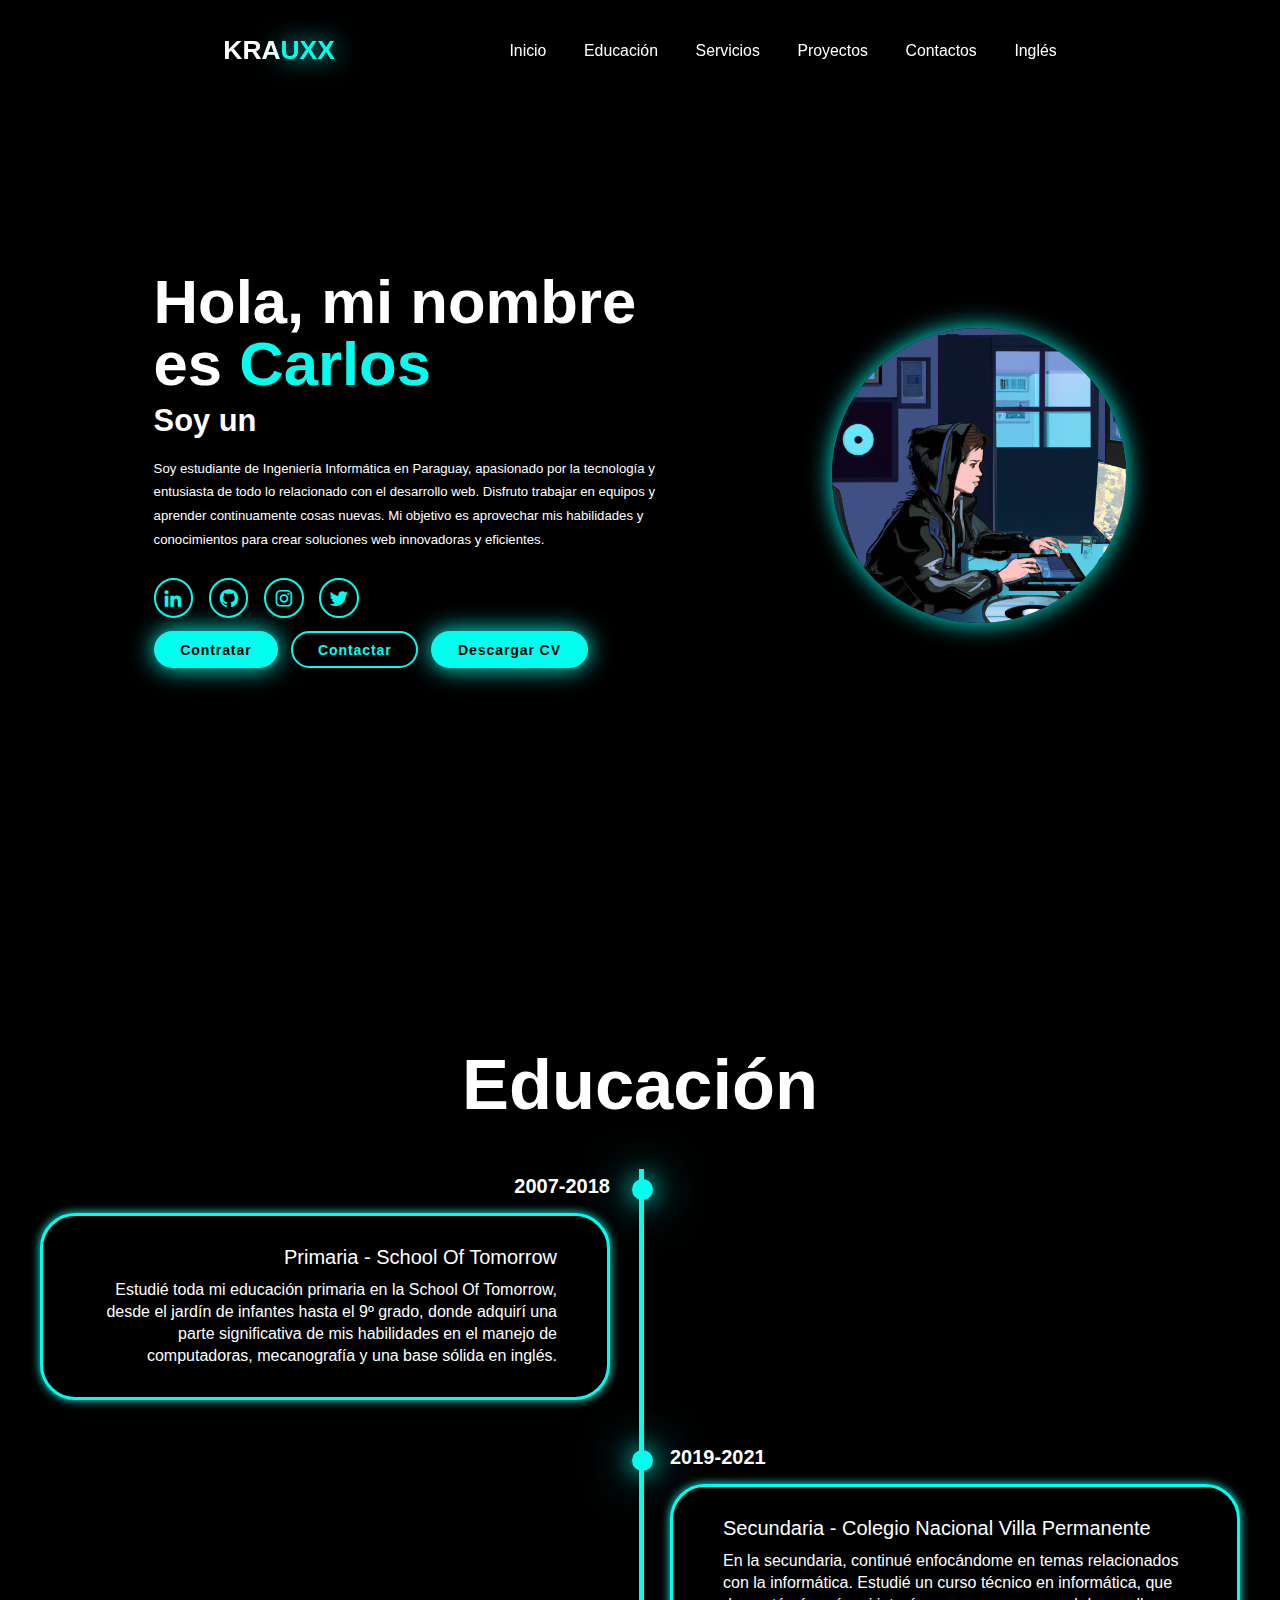
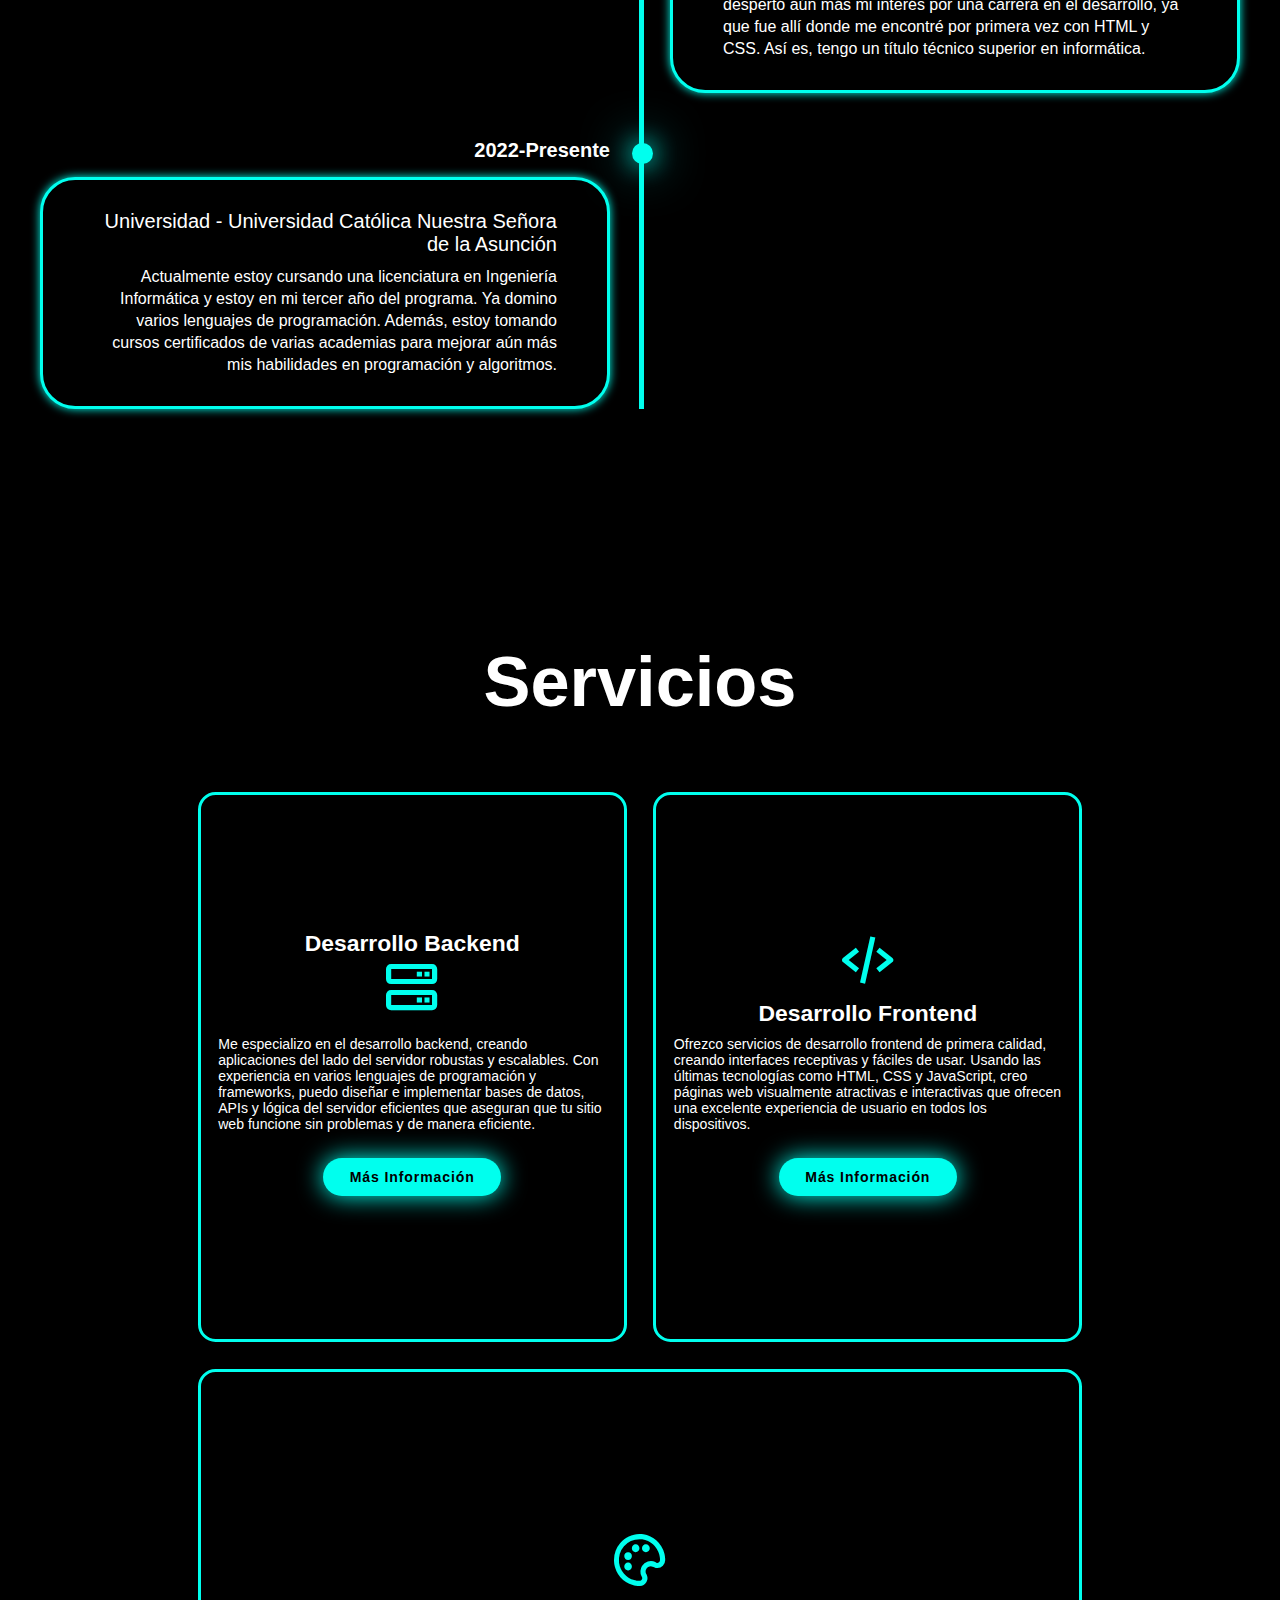
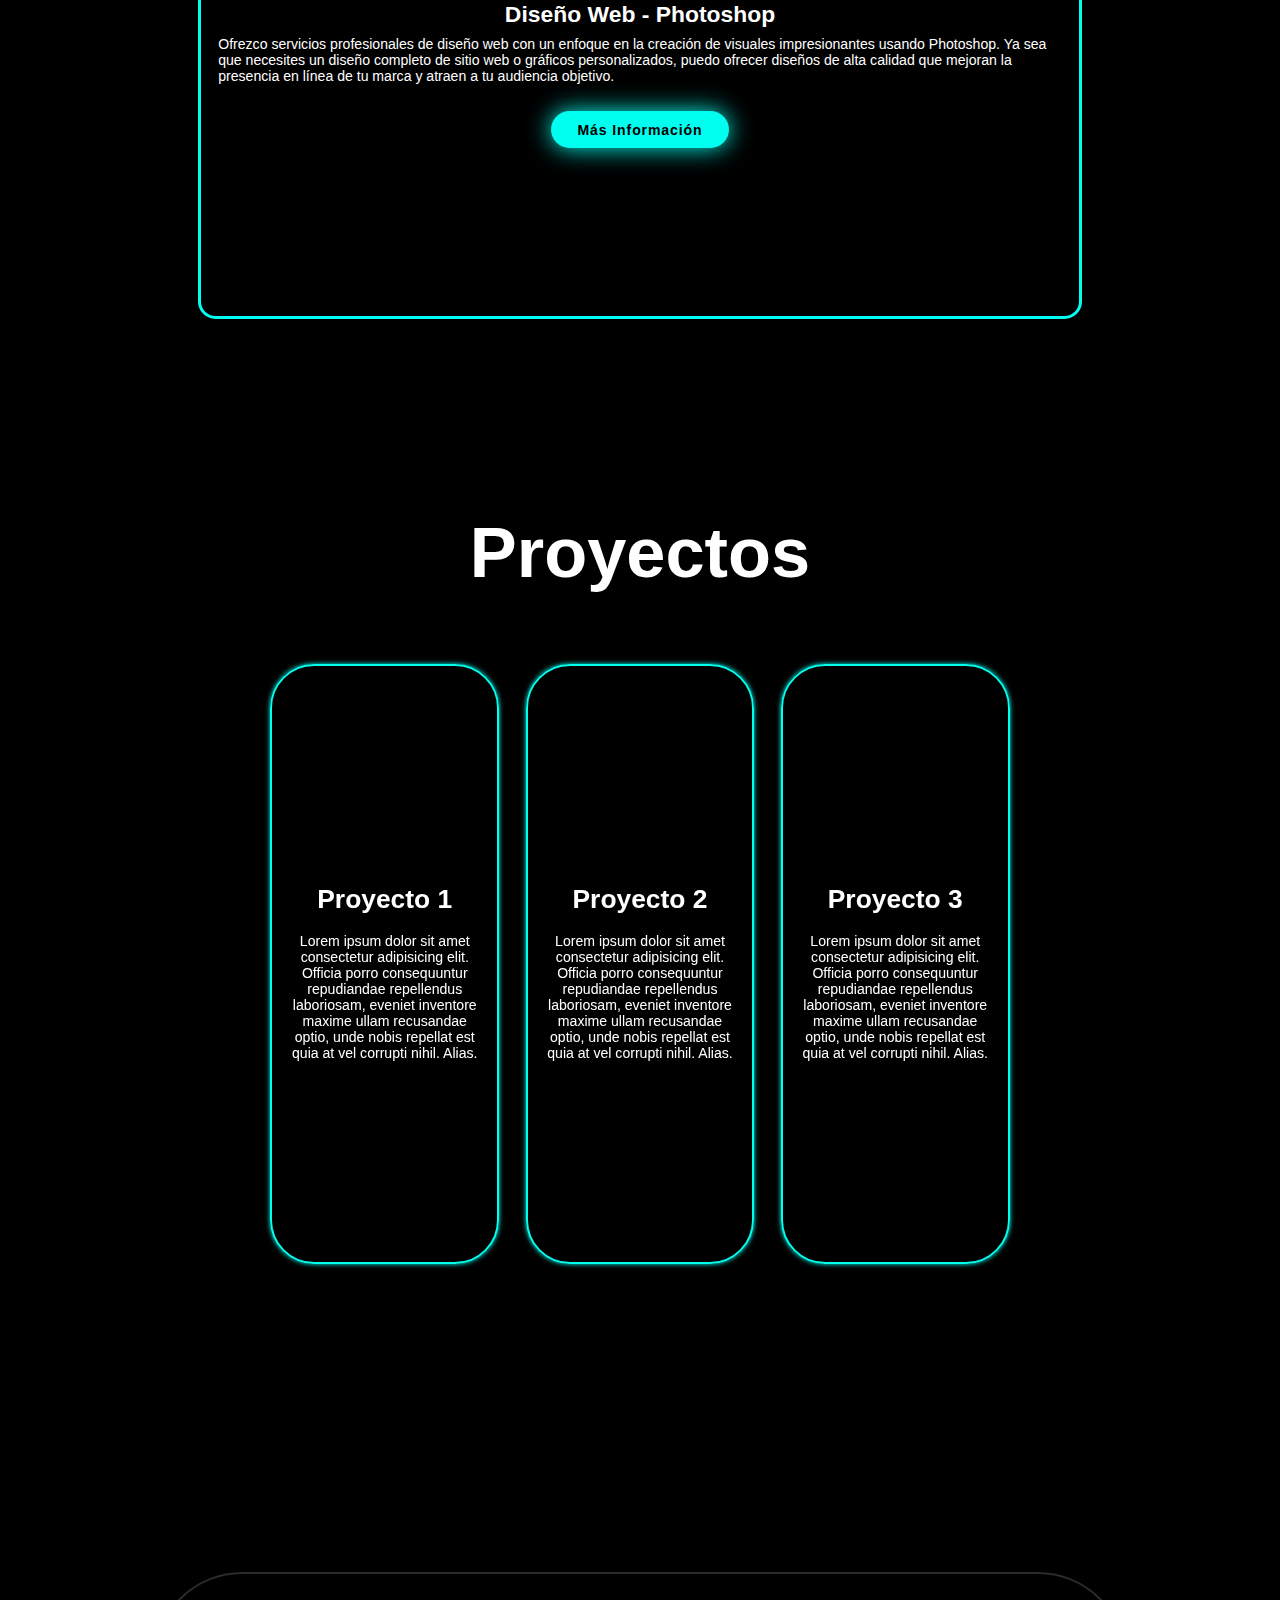
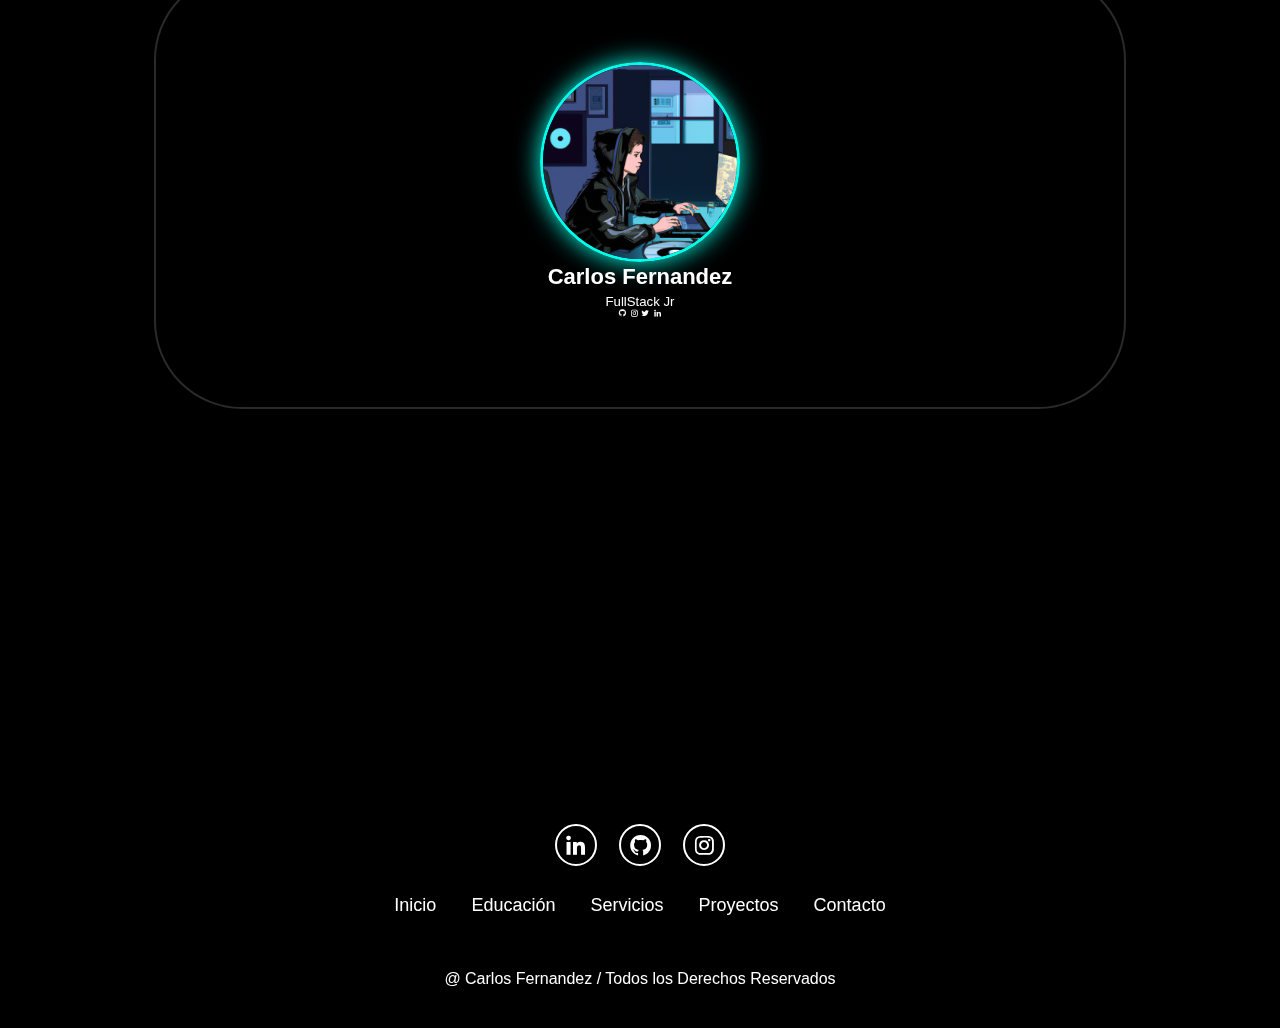
==== Spanish-Pf/spanish.html @ 149375da "spanish" ====
<!DOCTYPE html>
<html lang="es">
<head>
    <meta charset="UTF-8">
    <meta name="viewport" content="width=device-width, initial-scale=1.0">
    <title>krauxx - Portafolio</title>
    <link rel="stylesheet" href="spanish.css">
    <link href='https://unpkg.com/boxicons@2.1.4/css/boxicons.min.css' rel='stylesheet'>
    <link rel="icon" href="../favicon.jpg" type="image/x-icon">

</head>
<body>

    <header class="header">
        <a href="#home" class="logo">KRA<span>UXX</span></a>
        <i class='bx bx-menu' id="menu-icon"></i>
        <nav class="navbar">
            <a href="#home" class="active">Inicio</a>
            <a href="#education">Educación</a>
            <a href="#services">Servicios</a>
            <a href="#projects">Proyectos</a>
            <a href="#contact">Contactos</a>
            <a href="../index.html">Inglés</a>
        </nav>
    </header>

    <section class="home" id="home">
        <div class="home-content">
            <h1>Hola, mi nombre es <span>Carlos</span></h1>
            <h3 class="text-animation">Soy un <span></span></h3>
            <p>Soy estudiante de Ingeniería Informática en Paraguay, apasionado por la tecnología y entusiasta de todo lo relacionado con el desarrollo web. 
                Disfruto trabajar en equipos y aprender continuamente cosas nuevas. 
                Mi objetivo es aprovechar mis habilidades y conocimientos para crear soluciones web innovadoras y eficientes.</p>
            
            <div class="social-icon">
                <a href="https://www.linkedin.com/in/carlos-fernandez-gomez-350524270/" target="_blank"><i class='bx bxl-linkedin'></i></a>
                <a href="https://github.com/kraux-py" target="_blank"><i class='bx bxl-github'></i></a>
                <a href="https://www.instagram.com/carlos.fgomez/" target="_blank"><i class='bx bxl-instagram'></i></a>
                <a href="https://x.com/fgomez_carlos" target="_blank"><i class='bx bxl-twitter'></i></a>
            </div>

            <div class="btn-group">
                <a href="#" target="_blank" class="btn">Contratar</a>
                <a href="#contact" class="btn" target="_blank">Contactar</a> 
                <a href="https://drive.google.com/file/d/1W6wq3lCIwJ3tE7x4Aiuy8_dL_Uf6yumV/view?usp=sharing" target="_blank" class="btn">Descargar CV</a>
            </div>
        </div>
        <div class="home-img">
            <img src="../image.png" alt="">
        </div>
    </section>

    <section class="education" id="education">
        <h2 class="heading">Educación</h2>
        <div class="timeline-items">
            <div class="timeline-item">
                <div class="timeline-dot"></div>
                <div class="timeline-date">2007-2018</div>
                <div class="timeline-content">
                    <h3>Primaria - School Of Tomorrow</h3>
                    <p>Estudié toda mi educación primaria en la School Of Tomorrow, desde el jardín de infantes hasta el 9º grado, donde adquirí una parte significativa de mis habilidades en el manejo de computadoras, mecanografía y una base sólida en inglés.</p>
                </div>
            </div>

            <div class="timeline-item">
                <div class="timeline-dot"></div>
                <div class="timeline-date">2019-2021</div>
                <div class="timeline-content">
                    <h3>Secundaria - Colegio Nacional Villa Permanente</h3>
                    <p>En la secundaria, continué enfocándome en temas relacionados con la informática. Estudié un curso técnico en informática, que despertó aún más mi interés por una carrera en el desarrollo, ya que fue allí donde me encontré por primera vez con HTML y CSS. Así es, tengo un título técnico superior en informática.</p>
                </div>
            </div>

            <div class="timeline-item">
                <div class="timeline-dot"></div>
                <div class="timeline-date">2022-Presente</div>
                <div class="timeline-content">
                    <h3>Universidad - Universidad Católica Nuestra Señora de la Asunción</h3>
                    <p>Actualmente estoy cursando una licenciatura en Ingeniería Informática y estoy en mi tercer año del programa. Ya domino varios lenguajes de programación. Además, estoy tomando cursos certificados de varias academias para mejorar aún más mis habilidades en programación y algoritmos.</p>
                </div>
            </div>
        </div> 
    </section>

    <section class="services" id="services">
        <h2 class="heading">Servicios</h2>

        <div class="service-container">
            <div class="services-box">

                <h3>Desarrollo Backend</h3>
                <i class='bx bx-server' ></i>
                <p>Me especializo en el desarrollo backend, creando aplicaciones del lado del servidor robustas y escalables. Con experiencia en varios lenguajes de programación y frameworks, puedo diseñar e implementar bases de datos, APIs y lógica del servidor eficientes que aseguran que tu sitio web funcione sin problemas y de manera eficiente.</p>
                <a href="#" class="btn" target="_blank">Más Información</a>
                            
            </div>
            <div class="services-box">
                <i class='bx bx-code-alt' ></i>
                <h3>Desarrollo Frontend</h3>
                <p>Ofrezco servicios de desarrollo frontend de primera calidad, creando interfaces receptivas y fáciles de usar. Usando las últimas tecnologías como HTML, CSS y JavaScript, creo páginas web visualmente atractivas e interactivas que ofrecen una excelente experiencia de usuario en todos los dispositivos.</p>
                <a href="#" target="_blank" class="btn">Más Información</a>
                            
            </div>
            <div class="services-box">
                <i class='bx bx-palette'></i>
                <h3>Diseño Web - Photoshop</h3>
                <p>Ofrezco servicios profesionales de diseño web con un enfoque en la creación de visuales impresionantes usando Photoshop. Ya sea que necesites un diseño completo de sitio web o gráficos personalizados, puedo ofrecer diseños de alta calidad que mejoran la presencia en línea de tu marca y atraen a tu audiencia objetivo.
                </p>
                <a href="#" target="_blank" class="btn">Más Información</a>
                            
            </div>
        </div>

        <section class="projects" id="projects">
            <h2 class="heading">Proyectos</h2>
            
            <div class="projects-box">
                <div class="project-card">
                    <img src="" alt="">
                    <h3>Proyecto 1</h3>
                    <p>Lorem ipsum dolor sit amet consectetur adipisicing elit. Officia porro consequuntur repudiandae repellendus laboriosam, eveniet inventore maxime ullam recusandae optio, unde nobis repellat est quia at vel corrupti nihil. Alias.</p>
                </div>
                <div class="project-card">
                    <img src="" alt="">
                    <h3>Proyecto 2</h3>
                    <p>Lorem ipsum dolor sit amet consectetur adipisicing elit. Officia porro consequuntur repudiandae repellendus laboriosam, eveniet inventore maxime ullam recusandae optio, unde nobis repellat est quia at vel corrupti nihil. Alias.</p>
                </div>
                <div class="project-card">
                    <img src="" alt="">
                    <h3>Proyecto 3</h3>
                    <p>Lorem ipsum dolor sit amet consectetur adipisicing elit. Officia porro consequuntur repudiandae repellendus laboriosam, eveniet inventore maxime ullam recusandae optio, unde nobis repellat est quia at vel corrupti nihil. Alias.</p>
            </div>
        </section>

    </section>


    <section class="contact" id="contact">
        <div class="profile-card">

            <div class="info-box">
                <img src="../image.png" alt="">
    
                <div class="info">
                    <h2>Carlos Fernandez</h2>
                    <p> FullStack Jr</p>
                </div>
                
                <div class="socials">
                    <i class='bx bxl-github'></i>
                    <i class='bx bxl-instagram'></i>
                    <i class='bx bxl-twitter'></i>
                    <i class='bx bxl-linkedin'></i>
                </div>
            
            </div>
    
        </div>
    </section>

    <footer class="footer">
        <div class="social">
            <a href="#"><i class='bx bxl-linkedin'></i></a>
            <a href="#"><i class='bx bxl-github'></i></a>
            <a href="#"><i class='bx bxl-instagram'></i></a>
        </div>

        <ul class="list">

            <li>
                <a href="#">Inicio</a>
            </li>
            <li>
                <a href="#education">Educación</a>
            </li>
            <li>
                <a href="#services">Servicios</a>
            </li>
            <li>
                <a href="#project">Proyectos</a>
            </li>
            <li>
                <a href="#contact">Contacto</a>
            </li>

        </ul>
        <p class="Copyright">
            @ Carlos Fernandez / Todos los Derechos Reservados
        </p>
       
    </footer>

    <script src="script.js"></script>
</body>
</html>
---- Spanish-Pf/spanish.css ----
* {
    margin: 0;
    padding: 0;
    box-sizing: border-box;
    text-decoration: none;
    border: none;
    outline: none;
    scroll-behavior: smooth;
    font-family: "Poppins", sans-serif;
}
:root {
    --bg-color: #000000;
    --second-bg-color: #131313;
    --text-color: white;
    --main-color: #00ffee;
}
html {
    font-size: 60%;
    overflow-x: hidden;
    scroll-behavior: smooth;
}
body {
    background: var(--bg-color);
    color: var(--text-color);
}
.header {
    position: fixed;
    top: 0;
    left: 0;
    width: 100%;
    padding: 4rem 12%;
    background: rgba(0, 0, 0, 0.3);
    backdrop-filter: blur(10px);
    display: flex;
    justify-content: space-around;
    align-items: center;
    z-index: 5;
}
.logo {
    font-size: 3rem;
    color: var(--text-color);
    font-weight: 800;
    cursor: pointer;
    transition: 0.3s ease;
}
.logo:hover {
    transform: scale(1.1);
}
.logo span {
    text-shadow: 0 0 25px var(--main-color);
}
.navbar a {
    font-size: 1.8rem;
    color: var(--text-color);
    margin-left: 4rem;
    font-weight: 500;
    transition: 0.3s ease;
    border-bottom: 3px solid transparent;
}
.navbar a:hover {
    color: var(--main-color);
    border-bottom: 3px solid var(--main-color);
}
#menu-icon {
    font-size: 3.6rem;
    color: var(--main-color);
    display: none;
}
section {
    min-height: 100vh;
    padding: 10rem 12%;
}
.home {
    display: flex;
    align-items: center;
    justify-content: center;
    gap: 15rem;
}
.home-content {
    display: flex;
    flex-direction: column;
    align-items: baseline;
    text-align: left;
    justify-content: center;
    margin-top: 3rem;
}
span {
    color: var(--main-color);
}
.home-content h3 {
    margin-bottom: 2rem;
    margin-top: 1rem;
    font-size: 3.5rem;
}
.home-content h1 {
    font-size: 7rem;
    font-weight: 700;
    margin-top: 1.5rem;
    line-height: 1;
}
.home-img img {
    position: relative;
    top: 3rem;
    width: 23vw;
    border-radius: 50%;
    box-shadow: 0 0 25px var(--main-color);
    cursor: pointer;
    transition: 0.4s ease-in-out;
}
.home-img img:hover {
    box-shadow: 0 0 25px var(--main-color),
                0 0 50px var(--main-color),
                0 0 100px var(--main-color);
}
.home-content p {
    font-size: 1.5rem;
    font-weight: 500;
    line-height: 1.8;
    max-width: 1000px;
}
.social-icon a {
    display: inline-flex;
    justify-content: center;
    align-items: center;
    width: 4.5rem;
    height: 4.5rem;
    background: transparent;
    border: 2px solid var(--main-color);
    font-size: 2.5rem;
    border-radius: 50%;
    color: var(--main-color);
    margin: 3rem 1.5rem 1.5rem 0;
    transition: 0.3s ease-in-out;
}
.social-icon a:hover {
    color: var(--text-color);
    transform: scale(1.3) translateY(-5px);
    box-shadow: 0 0 25px var(--main-color);
    background-color: var(--main-color);
}
.btn {
    display: inline-block;
    padding: 1rem 2.8rem;
    background: var(--main-color);
    box-shadow: 0 0 25px var(--main-color);
    border-radius: 4rem;
    font-size: 1.6rem;
    color: black;
    border: 2px solid transparent;
    letter-spacing: 0.1rem;
    font-weight: 600;
    transition: 0.3s ease-in-out;
    cursor: pointer;
}
.btn:hover {
    transform: scale(1.05);
    box-shadow: 0 0 50px var(--main-color);
}
.btn-group {
    display: flex;
    align-items: center;
    gap: 1.5rem;
}
.btn-group a:nth-of-type(2) {
    background-color: black;
    color: var(--main-color);
    border: 2px solid var(--main-color);
    box-shadow: 0 0 25px transparent;
}
.btn-group a:nth-of-type(2):hover {
    box-shadow: 0 0 25px var(--main-color);
    background-color: var(--main-color);
    color: black;
}
.text-animation {
    font-size: 34px;
    font-weight: 600;
    min-width: 280px;
}
.text-animation span {
    position: relative;
}
.text-animation span::before {
    content: "Web Developer ";
    color: var(--main-color);
    animation: words 20s infinite;
}
.text-animation span::after {
    content: "";
    background-color: var(--bg-color);
    position: absolute;
    width: calc(100% + 8px);
    height: 100%;
    border-left: 3px solid var(--bg-color);
    right: -8px;
    animation: cursor 1s infinite, typing 20s steps(14) infinite;
}
@keyframes cursor {
    to {
        border-left: 2px solid var(--main-color);
    }
}
@keyframes words {
    0%, 20% {
        content: "Frontend Designer";
    }
    21%, 40% {
        content: "Web Designer";
    }
    41%, 60% {
        content: "UI / UX Designer";
    }
    61%, 80% {
        content: "Web Developer";
    }
    81%, 100% {
        content: "Software Tester";
    }
}
@keyframes typing {
    0%, 10%, 15%, 30%, 35%, 50%, 55%, 70%, 75%, 90%, 95% {
        width: 0;
    }
    5%, 20%, 25%, 40%, 45%, 60%, 65%, 80%, 85% {
        width: calc(100% + 8px);
    }
}
.heading {
    font-size: 8rem;
    text-align: center;
    margin: 5rem 0;
}
.education {
    padding: 100px 15px;
    background: var(black);
}
.education h2 {
    margin-bottom: 5rem;
}
.timeline-items {
    max-width: 1200px;
    margin: auto;
    display: flex;
    flex-wrap: wrap;
    position: relative;
}
.timeline-items::before {
    content: "";
    position: absolute;
    width: 5px;
    height: 100%;
    background-color: var(--main-color);
    left: calc(50% - 1px);
}
.timeline-item {
    margin-bottom: 40px;
    width: 100%;
    position: relative;
}
.timeline-item:last-child {
    margin-bottom: 0;
}
.timeline-item:nth-child(odd) {
    padding-right: calc(50% + 30px);
    text-align: right;
}
.timeline-item:nth-child(even) {
    padding-left: calc(50% + 30px);
}
.timeline-dot {
    height: 21px;
    width: 21px;
    background-color: var(--main-color);
    box-shadow: 0 0 25px var(--main-color),
                0 0 50px var(--main-color);
    position: absolute;
    left: calc(50% - 8px);
    border-radius: 50%;
    top: 10px;
}
.timeline-date {
    font-size: 20px;
    font-weight: 800;
    color: white;
    margin: 6px 0 15px;
}                   
.timeline-content {
    background-color: var(--bg-color);
    border: 3px solid var(--main-color);
    padding: 30px 50px;
    border-radius: 4rem;
    box-shadow: 0 0 10px var(--main-color);
    cursor: pointer;
    transition: 0.3s ease-in-out;
}
.timeline-content:hover {
    transform: scale(1.05);
    box-shadow: 0 0 25px var(--main-color);
}
.timeline-content h3 {
    font-size: 20px;
    color: white;
    margin: 0 0 10px;
    font-weight: 500;
}
.timeline-content p {
    color: white;
    font-size: 16px;
    font-weight: 300;

    line-height: 22px;
}
::-webkit-scrollbar {
    width: 15px;
}
::-webkit-scrollbar-thumb {
    background-color: var(--main-color);
    border-radius: 6px;
}
::-webkit-scrollbar-track {
    background-color: var(--bg-color);
    width: 50px;
}
.services {
    background-color: var(black);
}

.heading {
   text-align: center;
   font-size: 8rem;
}
.services h2{
    margin-bottom: 8rem;
}
.service-container{
    display: flex;
    align-items: center;
    justify-content: center;
    flex-wrap: wrap;
    gap: 3rem;
}
.service-container .services-box {
    flex: 1 1 40rem; 
    display: flex;
    flex-direction: column;
    align-items: center;
    justify-content: center;
    background: var(--bg-color);
    padding: 3rem 2rem 4rem;
    height: 550px; 
    border-radius: 2rem;
    border: 3px solid var(--main-color);
    cursor: pointer;
    transition: 0.3s ease-in-out;
}

.service-container .services-box:hover{
    transform: scale(1.02);
    background-color: white;
    color: black;
}
.services-box i {
    font-size: 7rem;
    color: var(--main-color);
    margin-bottom: 1rem;
}
.services-box h3{
    font-size: 2.6rem;
}
.services-box p {
    font-size: 1.6rem;
    margin: 1rem 0 3rem ;
    font-weight: 500;
}
.services-box .btn:hover{
    color: var(--main-color);
    background-color: black;
}
.projects{
    background-color: var(--second-bg-color) center no-repeat;
    background-size: cover;
}
.projects-box{
    display: grid;
    grid-template-columns: repeat(3,1fr);
    place-items: center;
    margin: 5rem 0 ;
    gap: 3rem;
    row-gap: 5rem;
}
.project-card{
    height: 600px;
    max-width: 450px;
    background-edu: rgba(0, 0, 0, 0.3);
    backdrop-filter: blur(30px);
    border: 2px solid var(--main-color);
    border-radius: 5rem;
    display: flex;
    flex-direction: column;
    align-items: center;
    justify-content: center;
    text-align: center;
    gap: 2rem ;
    padding: 5rem 2rem;
    overflow: hidden;
    cursor: pointer;
    box-shadow: 0 0 5px var(--main-color);
    transition: 0.4s ease;
}
.project-card:hover{
    box-shadow: 0 0 25px var(--main-color),
                0 0 50px var(--main-color);
    transform: scale(1.0); 
}
.project-card img{
    max-width: 19vw;
    object-fit: cover;
}
.project-card h3{
    font-size: 3rem;
}
.project-card p {
    font-size: 1.6rem;
}
.profile-card {
    display: flex;
    align-items: center;
    justify-content: center;
    flex-direction: column;
    text-align: center;
    gap: 1.5em;
    padding: 10em 5em;
    border-radius: 10em;
    background-color: rgba(207, 207, 207, 0);
    backdrop-filter: blur(10px);
    border: 2px solid rgba(255, 255, 255, 0.166);
    color: white;
}

.profile-card img {
    width: 200px; 
    height: auto; 
    border-radius: 50%;
    border: 3px solid rgb(0, 255, 234);
    box-shadow: 0 0 25px rgb(0, 255, 234);
    cursor: pointer;
    transition: 0.3s ease;
}

.profile-card img:hover {
    box-shadow: 0 0 25px rgb(0, 255, 234),
                0 0 50px rgb(0, 255, 234),
                0 0 100px rgb(0, 255, 234);
}

.profile-card .info {
    display: flex;
    flex-direction: column;
    align-items: center;
    justify-content: center;
    text-align: center;
    gap: 0.5em;
}

.profile-card .info h2 {
    font-size: 2.5em;
    margin: 0;
}

.profile-card .info p {
    font-size: 1.5em;
    margin: 0;
}

.profile-card .social {
    display: flex;
    gap: 1em;
    margin-top: 1em;
}

.profile-card .social i {
    font-size: 2em;
    color: rgb(0, 255, 234);
    cursor: pointer;
    transition: color 0.3s ease;
}

.profile-card .socials i:hover {
    color: white;
}



.footer{
    position: relative;
    bottom: 0;
    width: 100%;
    padding: 40px 0;
    background-color: grey transparent;
    backdrop-filter: blur(10px);
}
.footer .social{
    text-align: center;
    padding-bottom: 25px;
    color: white;
}
.footer .social a{
    font-size: 25px;
    color: white;
    border: 2px solid white;
    width: 42px;
    height: 42px;
    line-height: 42px;
    display: inline-block;
    text-align: center;
    border-radius: 50%;
    margin: 0 10px;
    transition: 0.3s ease;
}
.footer .social a:hover{
    transform: scale(1.2) translateY(-10px);
}
.footer ul{
    margin-top: 0;
    padding: 0;
    font-size: 18px;
    line-height: 1.6;
    margin-bottom: 0;
    text-align: center;
}
.footer ul li a{
    color: white;
    border-bottom: 3px solid transparent;
    transition: 0.3s ease;
}
.footer ul li a:hover{
    border-bottom: 3px solid white;
}
.footer ul li{
    display: inline-block;
    padding: 0 15px;
}
.footer .Copyright{
    margin-top: 50px;
    text-align: center;
    font-size: 16px;
    color: white;
}
@media(max-width:1285px){
    html{
        font-size: 55%;
    }
    .service-container{
        padding-bottom: 7rem;
        grid-template-columns: repeat(2,1fr);
        margin: 0 5rem;
    }
}
@media (max-width: 991px) {
    header {
        padding: 2rem 3%;
    }
    section {
        padding: 10rem 3% 2rem;
    }
    .timeline-item::before {
        left: 7px;
    }
    .timeline-item:nth-child(odd) {
        padding-right: 0;
        text-align: left;
    }
    .timeline-item:nth-child(odd),
    .timeline-item:nth-child(even) {
        padding-left: 37px;
    }
    .timeline-dot {
        padding-bottom: 7rem;
    }
    .projects .wrapper {
        grid-template-columns: 1.1fr;
    }
    .contact {
        flex-direction: column;
    }
    .footer {
        padding: 2rem 3%;
    }
}

@media(max-width:895px){
    #menu-icon{
        display: block;
    }
    .navbar{
        position: absolute;
        top: 100%;
        right: 0;
        width: 50%;
        padding: 1rem 3%;
        background: rgba(0, 0, 0, 0.3);
        backdrop-filter: blur(20px);
        border-bottom-left-radius: 2rem;
        border-left: 2px solid var( --main-color);
        border-bottom: 2px var( --main-color);
        display: none;
    }
    .navbar.active{
        display: block;
    }
    .navbar a{
        display: block;
        font-size: 2rem;
        margin: 3rem 0;
        color: white;
    }
    .home{
        flex-direction: column-reverse;
        margin: 5rem 4rem;
    }
    .home-content h3 {
        font-size: 2.6rem;
    }
    .home-content h1{
        font-size: 8rem;
        margin-top: 3rem;
    }
    .home-content p{
        max-width: 600px;
        margin: 0 auto;
    }
    .home-img img{
        width: 56vw;
    }
    .services h2{
        margin-bottom: 3rem;
    }
    .service-container{
        grid-template-columns: repeat(1,1fr);
    }
}
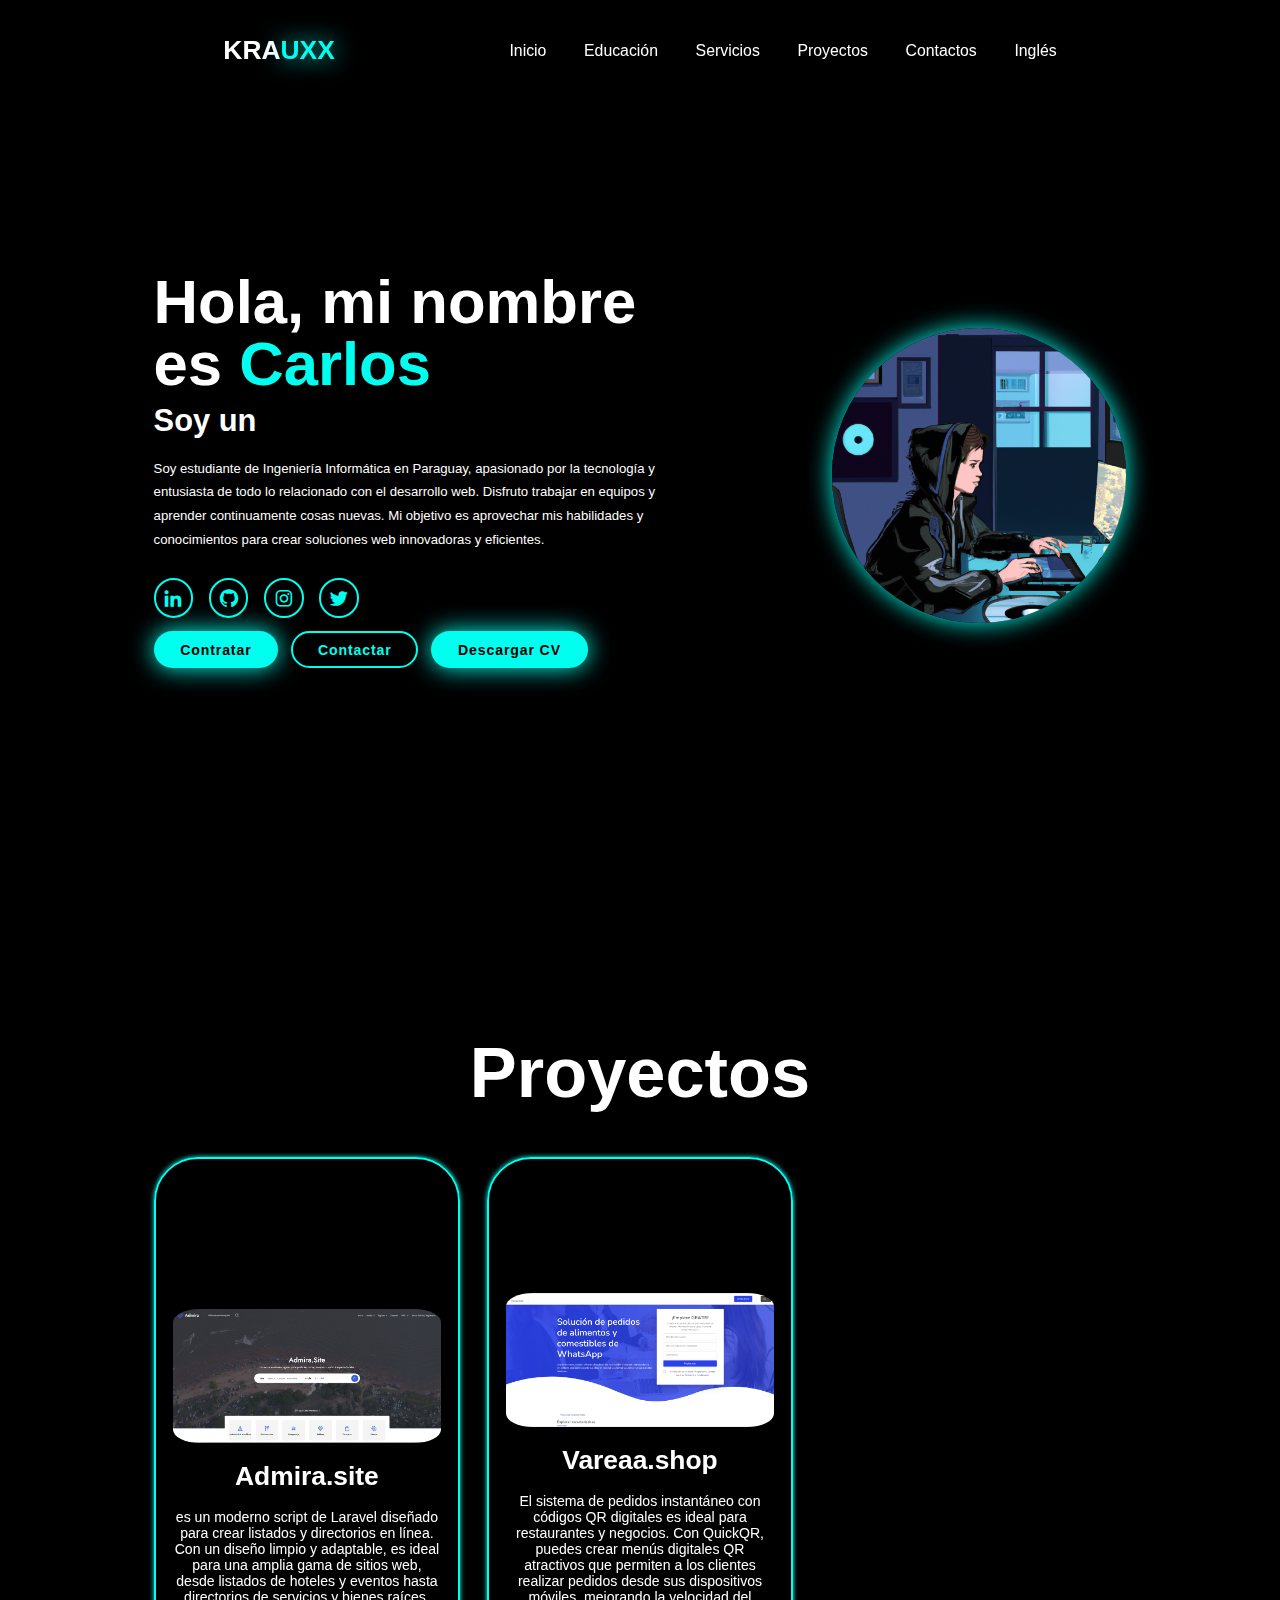
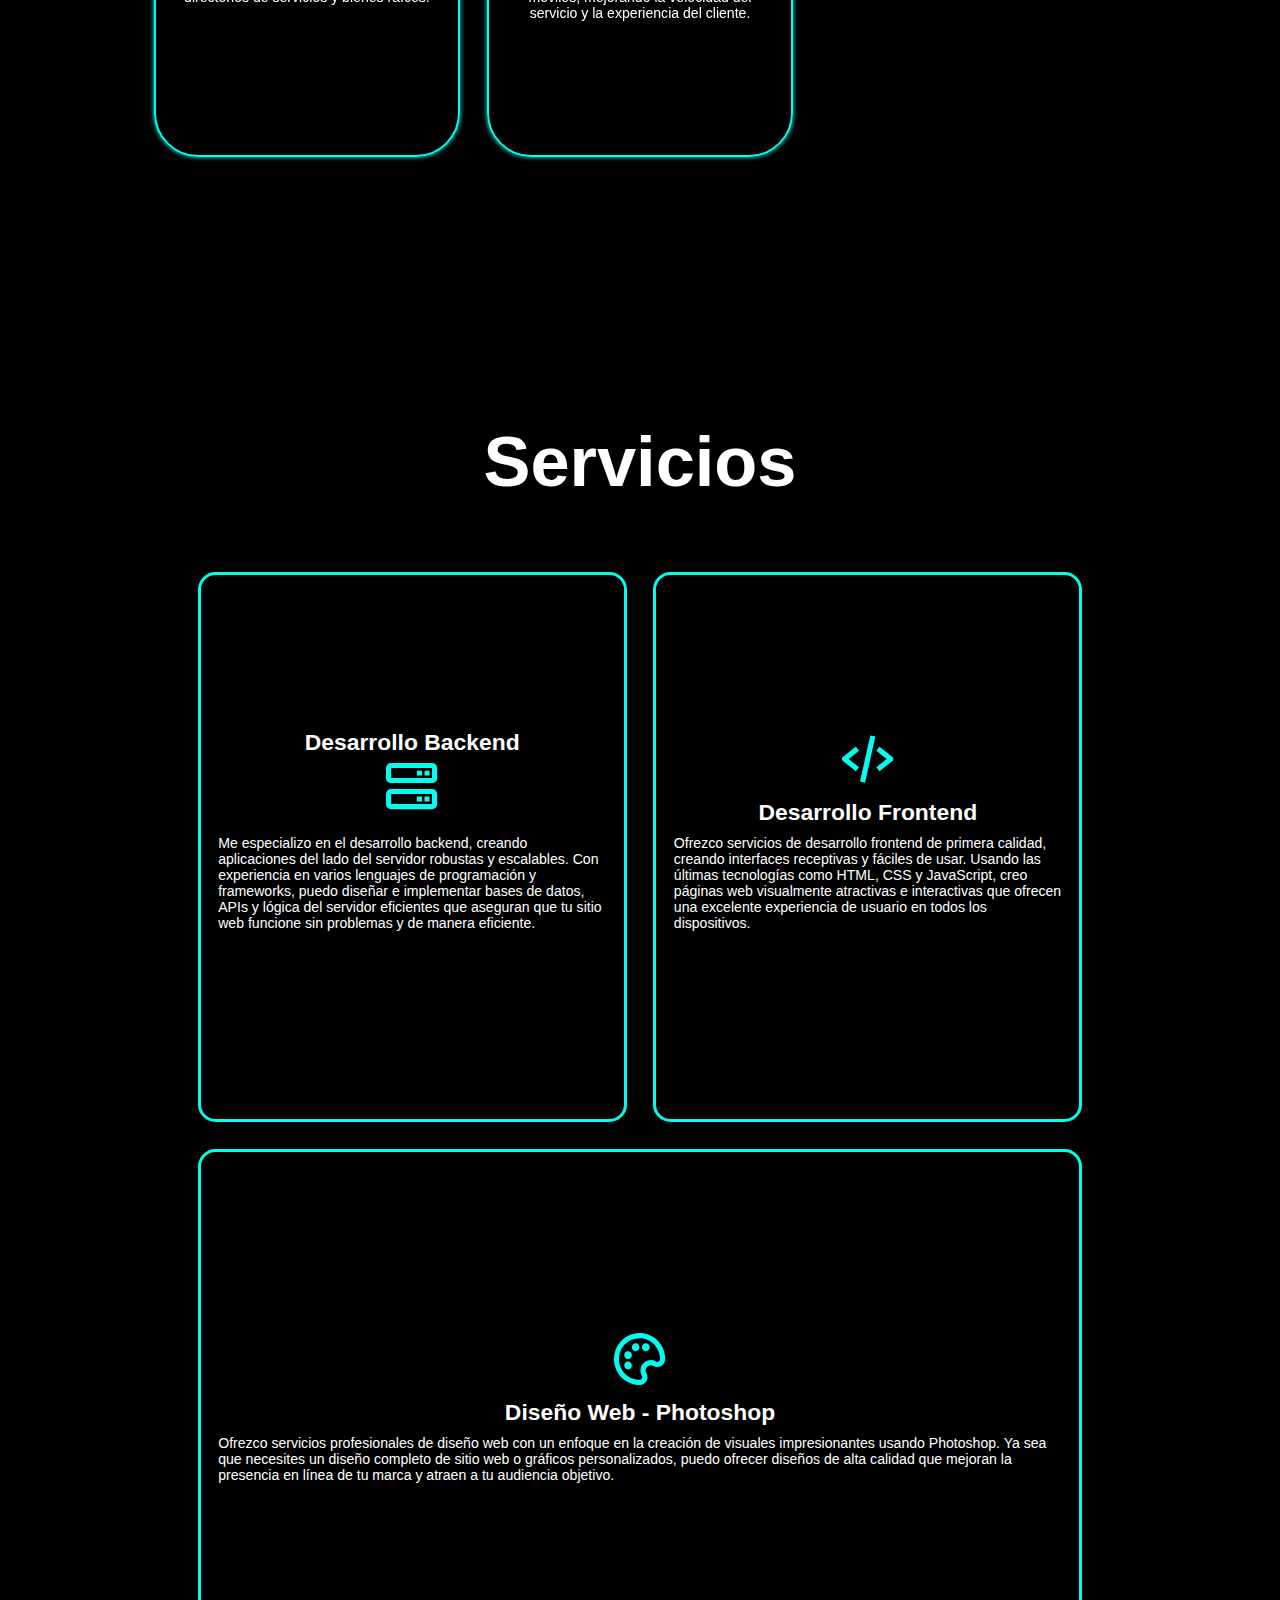
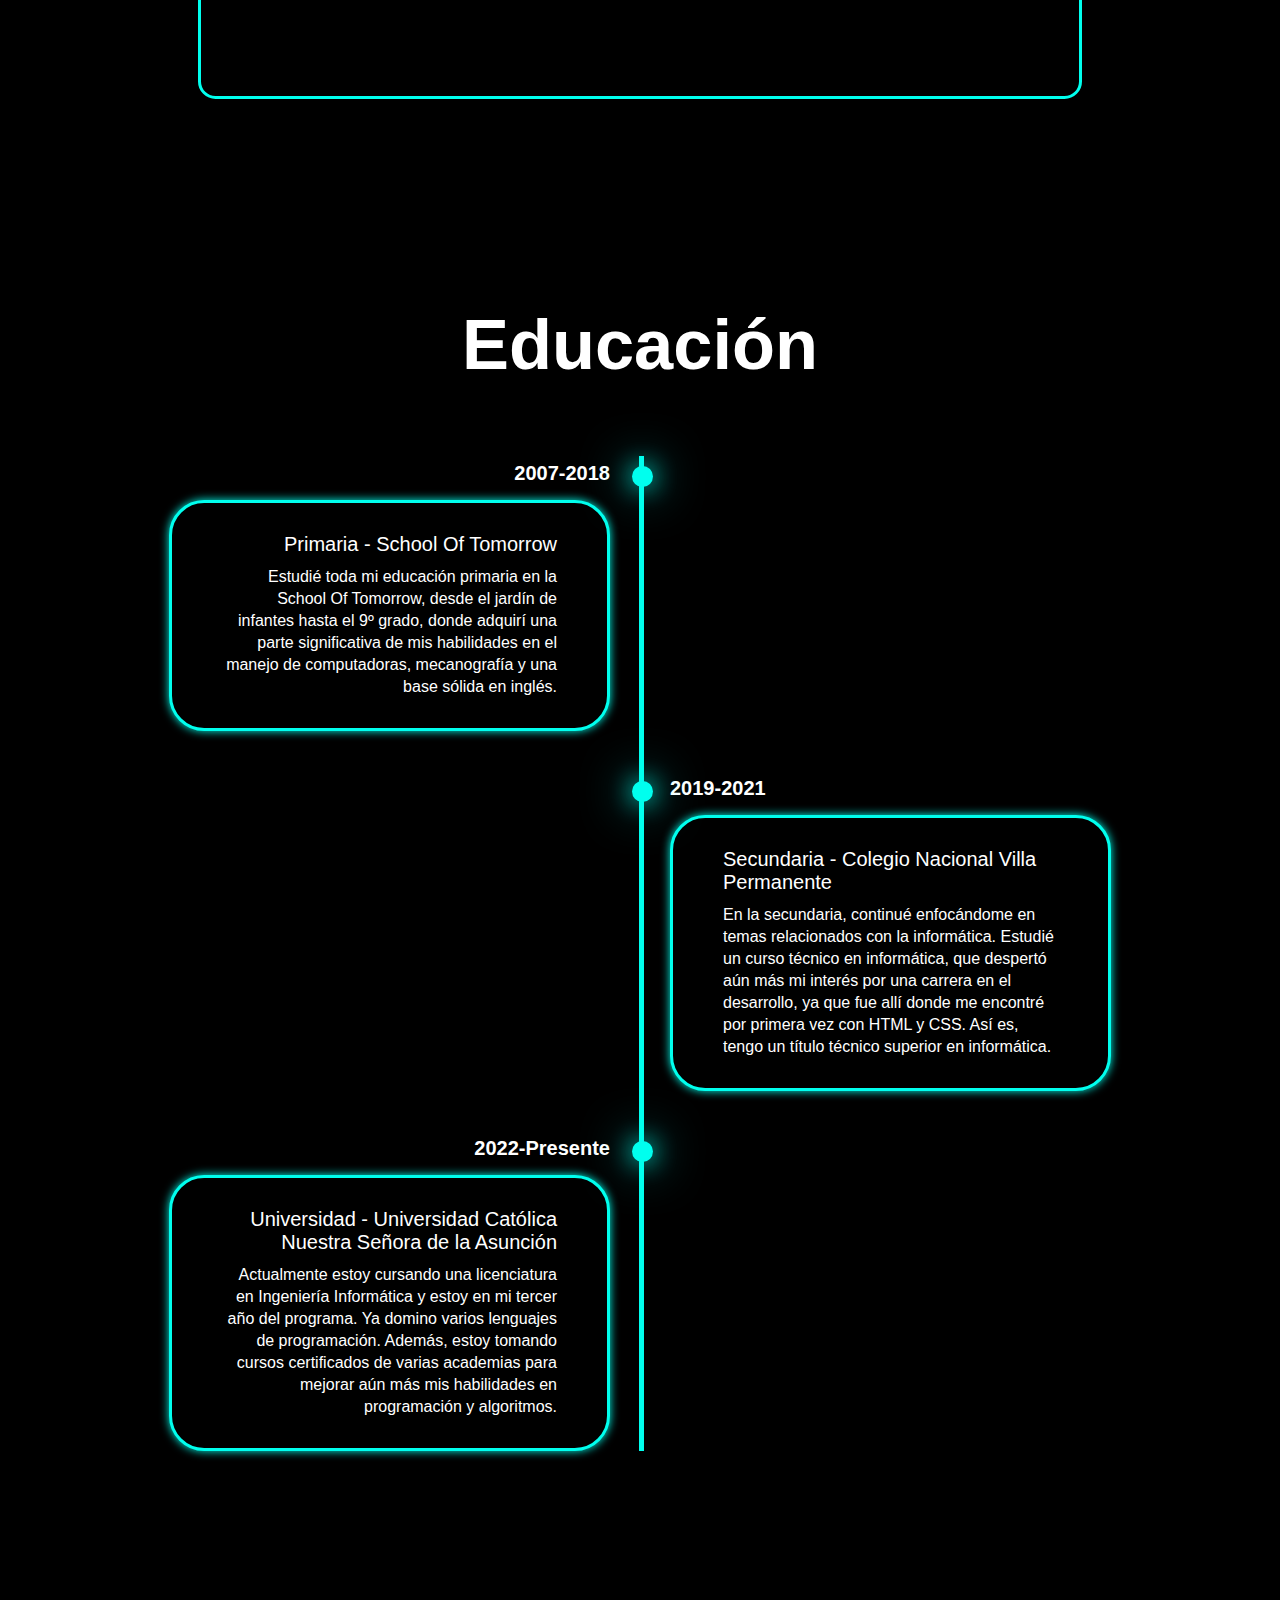
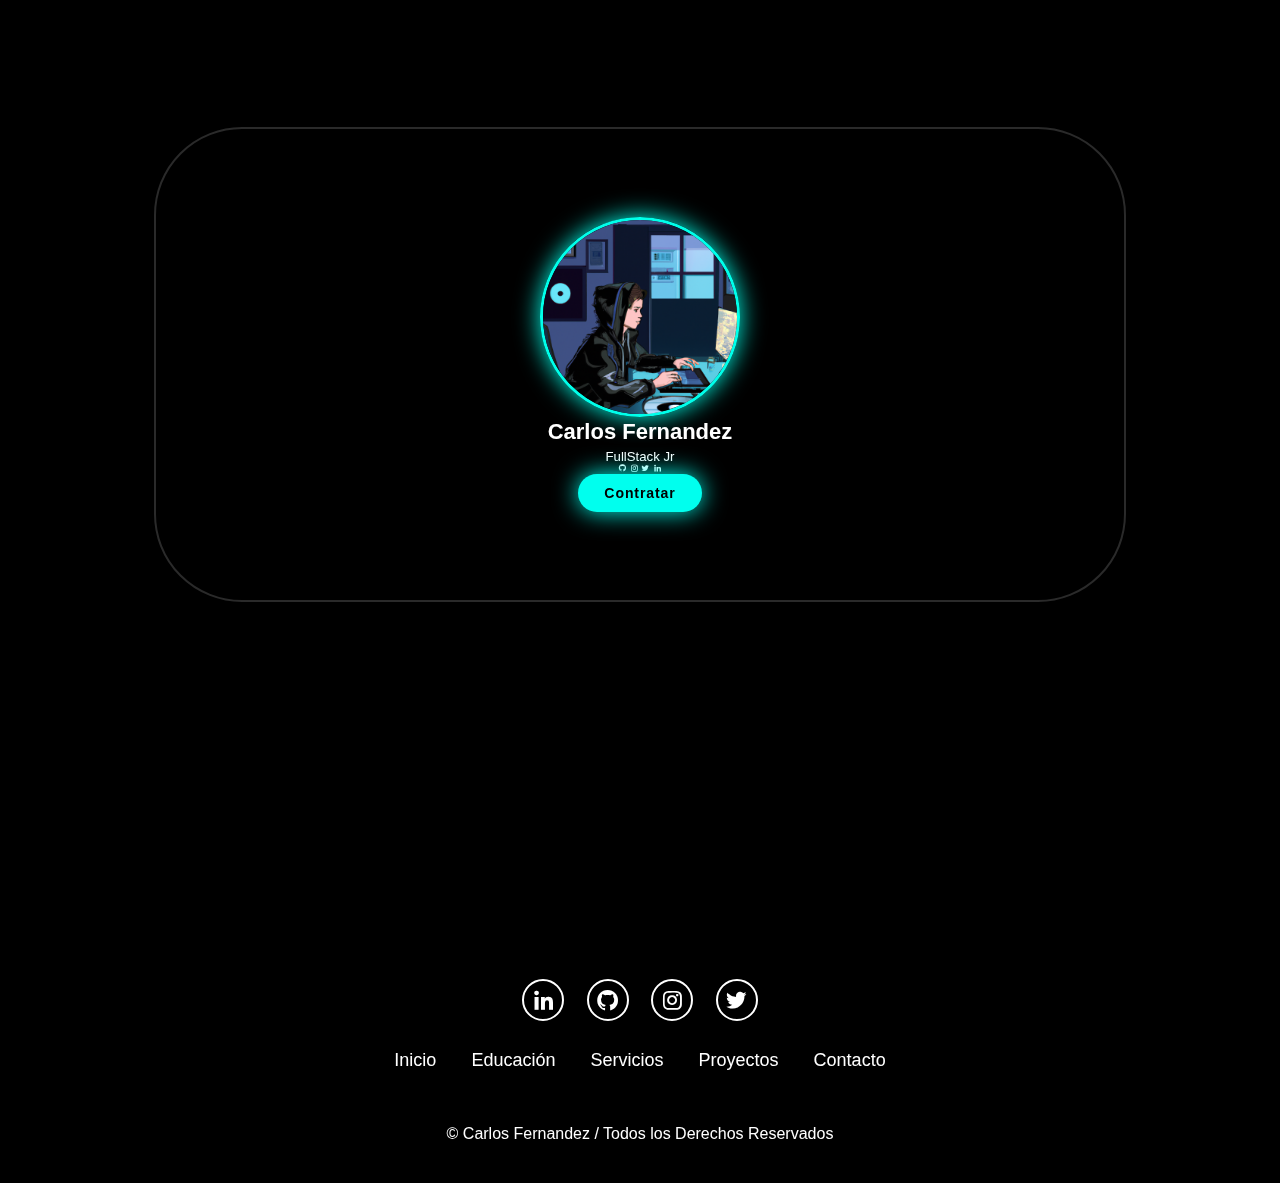
==== commit 6d5de74a: "finish, this is my portafolio 2024 <3" ====
--- a/Spanish-Pf/spanish.html
+++ b/Spanish-Pf/spanish.html
@@ -49,38 +49,26 @@
             <img src="../image.png" alt="">
         </div>
     </section>
+    
+    
+    <section class="projects" id="projects">
+        <h2 class="heading">Proyectos</h2>
+        
+        <div class="projects-box">
+            <div class="project-card">
+                <img src="../Projecs/Admira.site.PNG" alt="">
+                <h3>Admira.site </h3>
+                <p>es un moderno script de Laravel diseñado para crear listados y directorios en línea. Con un diseño limpio y adaptable, es ideal para una amplia gama de sitios web, desde listados de hoteles y eventos hasta directorios de servicios y bienes raíces.</p>
+            </div>
+            <div class="project-card">
+                <img src="../Projecs/vareaa.shop.PNG" alt="">
+                <h3>Vareaa.shop</h3>
+                <p>El sistema de pedidos instantáneo con códigos QR digitales es ideal para restaurantes y negocios. Con QuickQR, puedes crear menús digitales QR atractivos que permiten a los clientes realizar pedidos desde sus dispositivos móviles, mejorando la velocidad del servicio y la experiencia del cliente.</p>
+            </div>
+        </div>
+    </section>
 
-    <section class="education" id="education">
-        <h2 class="heading">Educación</h2>
-        <div class="timeline-items">
-            <div class="timeline-item">
-                <div class="timeline-dot"></div>
-                <div class="timeline-date">2007-2018</div>
-                <div class="timeline-content">
-                    <h3>Primaria - School Of Tomorrow</h3>
-                    <p>Estudié toda mi educación primaria en la School Of Tomorrow, desde el jardín de infantes hasta el 9º grado, donde adquirí una parte significativa de mis habilidades en el manejo de computadoras, mecanografía y una base sólida en inglés.</p>
-                </div>
-            </div>
-
-            <div class="timeline-item">
-                <div class="timeline-dot"></div>
-                <div class="timeline-date">2019-2021</div>
-                <div class="timeline-content">
-                    <h3>Secundaria - Colegio Nacional Villa Permanente</h3>
-                    <p>En la secundaria, continué enfocándome en temas relacionados con la informática. Estudié un curso técnico en informática, que despertó aún más mi interés por una carrera en el desarrollo, ya que fue allí donde me encontré por primera vez con HTML y CSS. Así es, tengo un título técnico superior en informática.</p>
-                </div>
-            </div>
-
-            <div class="timeline-item">
-                <div class="timeline-dot"></div>
-                <div class="timeline-date">2022-Presente</div>
-                <div class="timeline-content">
-                    <h3>Universidad - Universidad Católica Nuestra Señora de la Asunción</h3>
-                    <p>Actualmente estoy cursando una licenciatura en Ingeniería Informática y estoy en mi tercer año del programa. Ya domino varios lenguajes de programación. Además, estoy tomando cursos certificados de varias academias para mejorar aún más mis habilidades en programación y algoritmos.</p>
-                </div>
-            </div>
-        </div> 
-    </section>
+    
 
     <section class="services" id="services">
         <h2 class="heading">Servicios</h2>
@@ -91,14 +79,14 @@
                 <h3>Desarrollo Backend</h3>
                 <i class='bx bx-server' ></i>
                 <p>Me especializo en el desarrollo backend, creando aplicaciones del lado del servidor robustas y escalables. Con experiencia en varios lenguajes de programación y frameworks, puedo diseñar e implementar bases de datos, APIs y lógica del servidor eficientes que aseguran que tu sitio web funcione sin problemas y de manera eficiente.</p>
-                <a href="#" class="btn" target="_blank">Más Información</a>
+                <!--< <a href="#" target="_blank" class="btn">Más Información</a>-->
                             
             </div>
             <div class="services-box">
                 <i class='bx bx-code-alt' ></i>
                 <h3>Desarrollo Frontend</h3>
                 <p>Ofrezco servicios de desarrollo frontend de primera calidad, creando interfaces receptivas y fáciles de usar. Usando las últimas tecnologías como HTML, CSS y JavaScript, creo páginas web visualmente atractivas e interactivas que ofrecen una excelente experiencia de usuario en todos los dispositivos.</p>
-                <a href="#" target="_blank" class="btn">Más Información</a>
+               <!--< <a href="#" target="_blank" class="btn">Más Información</a>-->
                             
             </div>
             <div class="services-box">
@@ -106,30 +94,41 @@
                 <h3>Diseño Web - Photoshop</h3>
                 <p>Ofrezco servicios profesionales de diseño web con un enfoque en la creación de visuales impresionantes usando Photoshop. Ya sea que necesites un diseño completo de sitio web o gráficos personalizados, puedo ofrecer diseños de alta calidad que mejoran la presencia en línea de tu marca y atraen a tu audiencia objetivo.
                 </p>
-                <a href="#" target="_blank" class="btn">Más Información</a>
+                <!--< <a href="#" target="_blank" class="btn">Más Información</a>-->
                             
             </div>
         </div>
 
-        <section class="projects" id="projects">
-            <h2 class="heading">Proyectos</h2>
-            
-            <div class="projects-box">
-                <div class="project-card">
-                    <img src="" alt="">
-                    <h3>Proyecto 1</h3>
-                    <p>Lorem ipsum dolor sit amet consectetur adipisicing elit. Officia porro consequuntur repudiandae repellendus laboriosam, eveniet inventore maxime ullam recusandae optio, unde nobis repellat est quia at vel corrupti nihil. Alias.</p>
+        <section class="education" id="education">
+            <h2 class="heading">Educación</h2>
+            <div class="timeline-items">
+                <div class="timeline-item">
+                    <div class="timeline-dot"></div>
+                    <div class="timeline-date">2007-2018</div>
+                    <div class="timeline-content">
+                        <h3>Primaria - School Of Tomorrow</h3>
+                        <p>Estudié toda mi educación primaria en la School Of Tomorrow, desde el jardín de infantes hasta el 9º grado, donde adquirí una parte significativa de mis habilidades en el manejo de computadoras, mecanografía y una base sólida en inglés.</p>
+                    </div>
                 </div>
-                <div class="project-card">
-                    <img src="" alt="">
-                    <h3>Proyecto 2</h3>
-                    <p>Lorem ipsum dolor sit amet consectetur adipisicing elit. Officia porro consequuntur repudiandae repellendus laboriosam, eveniet inventore maxime ullam recusandae optio, unde nobis repellat est quia at vel corrupti nihil. Alias.</p>
+    
+                <div class="timeline-item">
+                    <div class="timeline-dot"></div>
+                    <div class="timeline-date">2019-2021</div>
+                    <div class="timeline-content">
+                        <h3>Secundaria - Colegio Nacional Villa Permanente</h3>
+                        <p>En la secundaria, continué enfocándome en temas relacionados con la informática. Estudié un curso técnico en informática, que despertó aún más mi interés por una carrera en el desarrollo, ya que fue allí donde me encontré por primera vez con HTML y CSS. Así es, tengo un título técnico superior en informática.</p>
+                    </div>
                 </div>
-                <div class="project-card">
-                    <img src="" alt="">
-                    <h3>Proyecto 3</h3>
-                    <p>Lorem ipsum dolor sit amet consectetur adipisicing elit. Officia porro consequuntur repudiandae repellendus laboriosam, eveniet inventore maxime ullam recusandae optio, unde nobis repellat est quia at vel corrupti nihil. Alias.</p>
-            </div>
+    
+                <div class="timeline-item">
+                    <div class="timeline-dot"></div>
+                    <div class="timeline-date">2022-Presente</div>
+                    <div class="timeline-content">
+                        <h3>Universidad - Universidad Católica Nuestra Señora de la Asunción</h3>
+                        <p>Actualmente estoy cursando una licenciatura en Ingeniería Informática y estoy en mi tercer año del programa. Ya domino varios lenguajes de programación. Además, estoy tomando cursos certificados de varias academias para mejorar aún más mis habilidades en programación y algoritmos.</p>
+                    </div>
+                </div>
+            </div> 
         </section>
 
     </section>
@@ -152,7 +151,7 @@
                     <i class='bx bxl-twitter'></i>
                     <i class='bx bxl-linkedin'></i>
                 </div>
-            
+                <a href="https://www.linkedin.com/in/carlos-fernandez-gomez-350524270/" class="btn"target="_blank">Contratar</a>
             </div>
     
         </div>
@@ -160,9 +159,10 @@
 
     <footer class="footer">
         <div class="social">
-            <a href="#"><i class='bx bxl-linkedin'></i></a>
-            <a href="#"><i class='bx bxl-github'></i></a>
-            <a href="#"><i class='bx bxl-instagram'></i></a>
+            <a href="https://www.linkedin.com/in/carlos-fernandez-gomez-350524270/" target="_blank"><i class='bx bxl-linkedin'></i></a>
+            <a href="https://github.com/kraux-py" target="_blank"><i class='bx bxl-github'></i></a>
+            <a href="https://www.instagram.com/carlos.fgomez/" target="_blank"><i class='bx bxl-instagram'></i></a>
+            <a href="https://x.com/fgomez_carlos" target="_blank"><i class='bx bxl-twitter'></i></a>
         </div>
 
         <ul class="list">
@@ -185,11 +185,11 @@
 
         </ul>
         <p class="Copyright">
-            @ Carlos Fernandez / Todos los Derechos Reservados
+            © Carlos Fernandez / Todos los Derechos Reservados
         </p>
        
     </footer>
 
-    <script src="script.js"></script>
+    <script src="../script.js"></script>
 </body>
 </html>
--- a/Spanish-Pf/spanish.css
+++ b/Spanish-Pf/spanish.css
@@ -376,22 +376,25 @@
     color: var(--main-color);
     background-color: black;
 }
-.projects{
+.projects {
     background-color: var(--second-bg-color) center no-repeat;
     background-size: cover;
 }
-.projects-box{
+
+.projects-box {
     display: grid;
-    grid-template-columns: repeat(3,1fr);
+    grid-template-columns: repeat(3, 1fr);
     place-items: center;
     margin: 5rem 0 ;
     gap: 3rem;
     row-gap: 5rem;
 }
-.project-card{
+
+.project-card {
+    width: 100%; /* Hacer que los elementos sean flexibles */
     height: 600px;
     max-width: 450px;
-    background-edu: rgba(0, 0, 0, 0.3);
+    background: rgba(0, 0, 0, 0.3);
     backdrop-filter: blur(30px);
     border: 2px solid var(--main-color);
     border-radius: 5rem;
@@ -407,21 +410,32 @@
     box-shadow: 0 0 5px var(--main-color);
     transition: 0.4s ease;
 }
+
 .project-card:hover{
     box-shadow: 0 0 25px var(--main-color),
                 0 0 50px var(--main-color);
     transform: scale(1.0); 
 }
+
 .project-card img{
-    max-width: 19vw;
+    max-width: 100%; 
+    height: auto; 
+    border-radius: 10%; 
     object-fit: cover;
-}
+    transition: border-color 0.4s ease; 
+}
+.project-card:hover img {
+    border-color: var(--main-color);
+}
+
 .project-card h3{
     font-size: 3rem;
 }
+
 .project-card p {
     font-size: 1.6rem;
 }
+
 .profile-card {
     display: flex;
     align-items: center;
